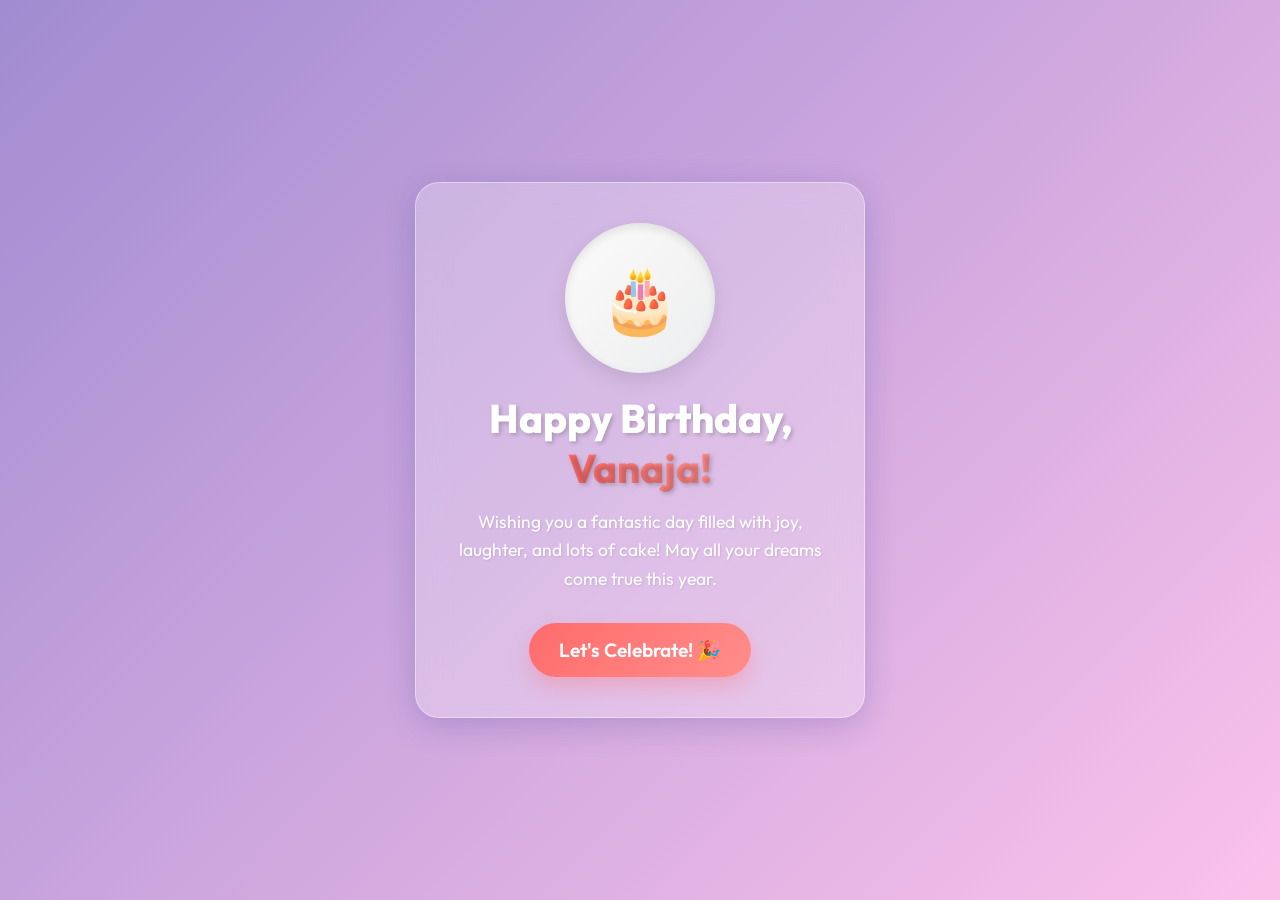
==== index.html @ ed4f33c7 "StructureSetUp" ====
<!DOCTYPE html>
<html lang="en">
<head>
    <meta charset="UTF-8">
    <meta name="viewport" content="width=device-width, initial-scale=1.0">
    <meta name="description" content="Happy Birthday Vanaja - A special celebration page">
    <title>Happy Birthday Vanaja!</title>
    <link rel="stylesheet" href="style.css">
    <!-- Google Fonts for modern typography -->
    <link href="https://fonts.googleapis.com/css2?family=Outfit:wght@300;400;600;800&display=swap" rel="stylesheet">
</head>
<body>
    <div class="container">
        <div class="card">
            <div class="img-container">
                <!-- Replace this emoji with an img tag later: <img src="images/vanaja.jpg" alt="Vanaja"> -->
                <div class="placeholder-img" id="profileImage">🎂</div>
            </div>
            
            <h1>Happy Birthday, <span class="highlight">Vanaja!</span></h1>
            
            <p class="message">
                Wishing you a fantastic day filled with joy, laughter, and lots of cake! 
                May all your dreams come true this year.
            </p>
            
            <button id="celebrateBtn">Let's Celebrate! 🎉</button>
        </div>
        
        <!-- Container for confetti animation -->
        <div class="confetti-container" id="confetti-container"></div>
    </div>

    <script src="script.js"></script>
</body>
</html>
---- style.css ----
:root {
    --primary: #ff6b6b;
    --secondary: #4ecdc4;
    --dark: #2d3436;
    --light: #f9f9f9;
}

* {
    margin: 0;
    padding: 0;
    box-sizing: border-box;
}

body {
    font-family: 'Outfit', sans-serif;
    /* Beautiful vibrant gradient background */
    background: linear-gradient(135deg, #a18cd1 0%, #fbc2eb 100%);
    min-height: 100vh;
    display: flex;
    justify-content: center;
    align-items: center;
    color: var(--dark);
    overflow: hidden; /* Hide overflowing confetti */
}

.container {
    padding: 20px;
    z-index: 10;
}

/* Glassmorphism card effect */
.card {
    background: rgba(255, 255, 255, 0.25);
    backdrop-filter: blur(15px);
    -webkit-backdrop-filter: blur(15px);
    border: 1px solid rgba(255, 255, 255, 0.4);
    border-radius: 24px;
    padding: 40px;
    max-width: 450px;
    text-align: center;
    box-shadow: 0 8px 32px 0 rgba(31, 38, 135, 0.2);
    transform: translateY(0);
    transition: transform 0.4s ease, box-shadow 0.4s ease;
}

.card:hover {
    transform: translateY(-5px);
    box-shadow: 0 12px 40px 0 rgba(31, 38, 135, 0.3);
}

.img-container {
    width: 150px;
    height: 150px;
    margin: 0 auto 20px;
    border-radius: 50%;
    background: linear-gradient(135deg, #fdfbfb 0%, #ebedee 100%);
    display: flex;
    justify-content: center;
    align-items: center;
    font-size: 4rem;
    box-shadow: inset 0 4px 10px rgba(0,0,0,0.1), 0 8px 20px rgba(0,0,0,0.1);
    /* Subtle float animation */
    animation: float 4s ease-in-out infinite;
    overflow: hidden;
}

.img-container img {
    width: 100%;
    height: 100%;
    object-fit: cover;
}

@keyframes float {
    0% { transform: translateY(0px); }
    50% { transform: translateY(-10px); }
    100% { transform: translateY(0px); }
}

h1 {
    font-weight: 800;
    font-size: 2.5rem;
    margin-bottom: 15px;
    color: #fff;
    text-shadow: 2px 2px 4px rgba(0,0,0,0.2);
}

/* Gradient text for the name */
.highlight {
    color: var(--primary);
    background: linear-gradient(to right, #ff6b6b, #ff8e8b);
    -webkit-background-clip: text;
    -webkit-text-fill-color: transparent;
}

.message {
    font-size: 1.1rem;
    line-height: 1.6;
    margin-bottom: 30px;
    color: #fff;
    font-weight: 400;
    text-shadow: 1px 1px 2px rgba(0,0,0,0.1);
}

/* Premium button design */
button {
    background: linear-gradient(135deg, var(--primary) 0%, #ff8e8b 100%);
    color: white;
    border: none;
    padding: 15px 30px;
    border-radius: 50px;
    font-size: 1.2rem;
    font-weight: 600;
    font-family: 'Outfit', sans-serif;
    cursor: pointer;
    box-shadow: 0 10px 20px rgba(255, 107, 107, 0.3);
    transition: all 0.3s ease;
}

button:hover {
    transform: scale(1.05);
    box-shadow: 0 15px 25px rgba(255, 107, 107, 0.4);
}

button:active {
    transform: scale(0.98);
}

/* Confetti classes */
.confetti {
    position: absolute;
    width: 10px;
    height: 10px;
    opacity: 0;
    pointer-events: none;
}
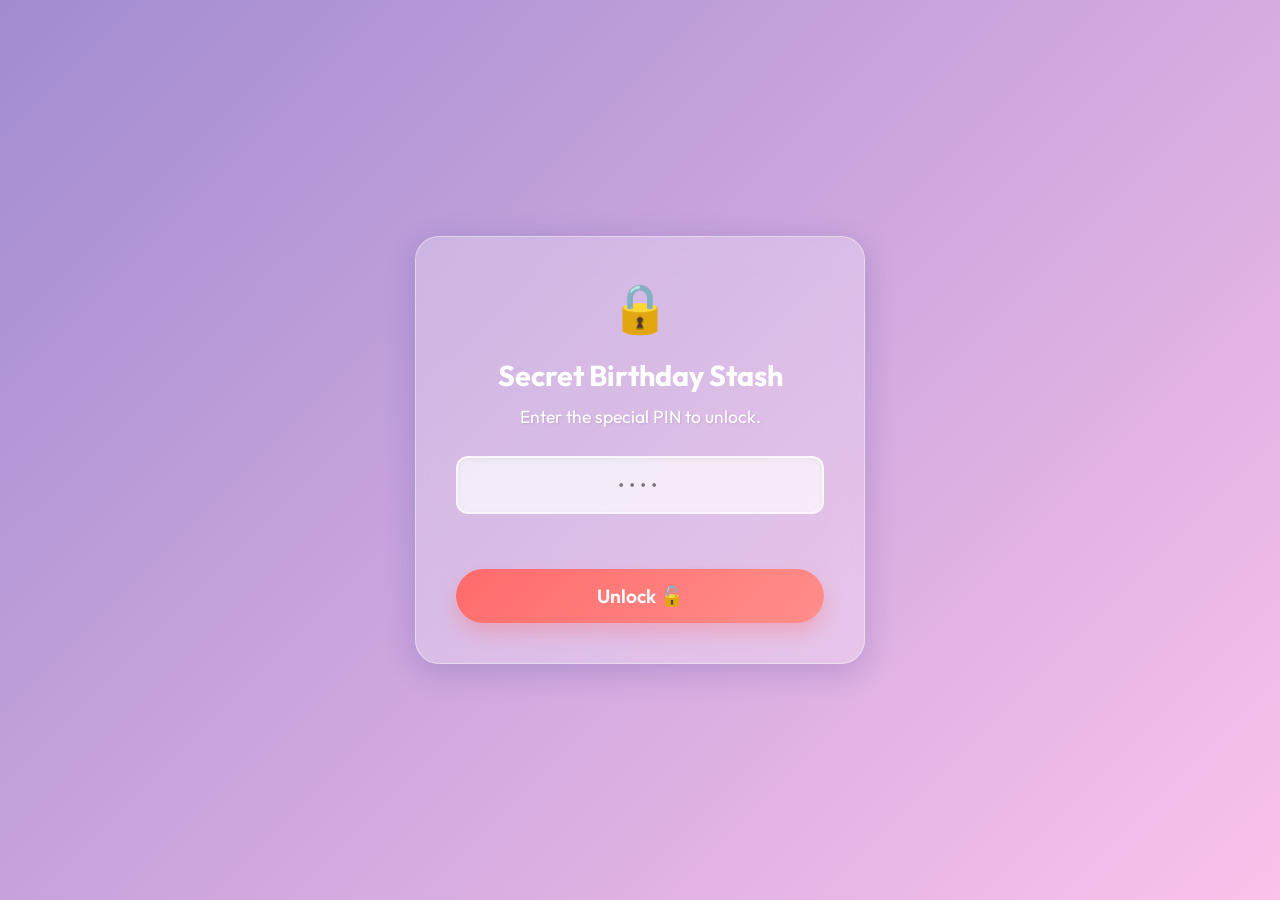
==== commit 436e42a0: "second" ====
--- a/index.html
+++ b/index.html
@@ -5,32 +5,56 @@
     <meta name="viewport" content="width=device-width, initial-scale=1.0">
     <meta name="description" content="Happy Birthday Vanaja - A special celebration page">
     <title>Happy Birthday Vanaja!</title>
-    <link rel="stylesheet" href="style.css">
     <!-- Google Fonts for modern typography -->
     <link href="https://fonts.googleapis.com/css2?family=Outfit:wght@300;400;600;800&display=swap" rel="stylesheet">
+    <!-- Link to external CSS -->
+    <link rel="stylesheet" href="style.css">
 </head>
 <body>
-    <div class="container">
-        <div class="card">
-            <div class="img-container">
-                <!-- Replace this emoji with an img tag later: <img src="images/vanaja.jpg" alt="Vanaja"> -->
-                <div class="placeholder-img" id="profileImage">🎂</div>
+
+    <!-- LOGIN PAGE -->
+    <div id="loginPage" class="page active">
+        <div class="container">
+            <div class="card">
+                <div class="lock-icon">🔒</div>
+                <h2>Secret Birthday Stash</h2>
+                <p class="message" style="margin-bottom: 10px;">Enter the special PIN to unlock.</p>
+                
+                <div class="pin-input-group">
+                    <input type="password" id="pinInput" class="pin-input" placeholder="••••" maxlength="10">
+                    <div id="errorMessage" class="error-message">Incorrect PIN, try again!</div>
+                </div>
+                
+                <button id="unlockBtn">Unlock 🔓</button>
+            </div>
+        </div>
+    </div>
+
+    <!-- BIRTHDAY PAGE -->
+    <div id="birthdayPage" class="page hidden">
+        <div class="container">
+            <div class="card">
+                <div class="img-container">
+                    <!-- Replace this emoji with an img tag later: <img src="images/vanaja.jpg" alt="Vanaja"> -->
+                    <div class="placeholder-img" id="profileImage">🎂</div>
+                </div>
+                
+                <h1>Happy Birthday, <span class="highlight">Vanaja!</span></h1>
+                
+                <p class="message">
+                    Wishing you a fantastic day filled with joy, laughter, and lots of cake! 
+                    May all your dreams come true this year.
+                </p>
+                
+                <button id="celebrateBtn">Let's Celebrate! 🎉</button>
             </div>
             
-            <h1>Happy Birthday, <span class="highlight">Vanaja!</span></h1>
-            
-            <p class="message">
-                Wishing you a fantastic day filled with joy, laughter, and lots of cake! 
-                May all your dreams come true this year.
-            </p>
-            
-            <button id="celebrateBtn">Let's Celebrate! 🎉</button>
+            <!-- Container for confetti animation -->
+            <div class="confetti-container" id="confetti-container"></div>
         </div>
-        
-        <!-- Container for confetti animation -->
-        <div class="confetti-container" id="confetti-container"></div>
     </div>
 
+    <!-- Link to external JavaScript -->
     <script src="script.js"></script>
 </body>
 </html>
--- a/style.css
+++ b/style.css
@@ -13,22 +13,42 @@
 
 body {
     font-family: 'Outfit', sans-serif;
-    /* Beautiful vibrant gradient background */
     background: linear-gradient(135deg, #a18cd1 0%, #fbc2eb 100%);
     min-height: 100vh;
     display: flex;
     justify-content: center;
     align-items: center;
     color: var(--dark);
-    overflow: hidden; /* Hide overflowing confetti */
+    overflow: hidden;
+}
+
+.page {
+    display: none;
+    width: 100%;
+    height: 100vh;
+    justify-content: center;
+    align-items: center;
+    flex-direction: column;
+    animation: fadeIn 0.8s ease forwards;
+}
+
+.page.active {
+    display: flex;
+}
+
+@keyframes fadeIn {
+    from { opacity: 0; transform: scale(0.95); }
+    to { opacity: 1; transform: scale(1); }
 }
 
 .container {
     padding: 20px;
     z-index: 10;
-}
-
-/* Glassmorphism card effect */
+    width: 100%;
+    display: flex;
+    justify-content: center;
+}
+
 .card {
     background: rgba(255, 255, 255, 0.25);
     backdrop-filter: blur(15px);
@@ -36,6 +56,7 @@
     border: 1px solid rgba(255, 255, 255, 0.4);
     border-radius: 24px;
     padding: 40px;
+    width: 100%;
     max-width: 450px;
     text-align: center;
     box-shadow: 0 8px 32px 0 rgba(31, 38, 135, 0.2);
@@ -48,6 +69,54 @@
     box-shadow: 0 12px 40px 0 rgba(31, 38, 135, 0.3);
 }
 
+/* Login specific styles */
+.lock-icon {
+    font-size: 3rem;
+    margin-bottom: 20px;
+    display: inline-block;
+}
+
+.pin-input-group {
+    margin: 25px 0;
+    position: relative;
+}
+
+.pin-input {
+    width: 100%;
+    padding: 15px 20px;
+    border-radius: 12px;
+    border: 2px solid rgba(255,255,255,0.5);
+    background: rgba(255,255,255,0.7);
+    font-family: 'Outfit', sans-serif;
+    font-size: 1.2rem;
+    text-align: center;
+    letter-spacing: 5px;
+    outline: none;
+    transition: all 0.3s ease;
+    box-shadow: inset 0 2px 5px rgba(0,0,0,0.05);
+}
+
+.pin-input:focus {
+    border-color: var(--primary);
+    background: #fff;
+    box-shadow: 0 0 15px rgba(255, 107, 107, 0.3);
+}
+
+.error-message {
+    color: #ff4757;
+    font-size: 0.9rem;
+    margin-top: 10px;
+    height: 20px;
+    opacity: 0;
+    transition: opacity 0.3s ease;
+    font-weight: 600;
+}
+
+.error-message.visible {
+    opacity: 1;
+}
+
+/* Birthday Card styles */
 .img-container {
     width: 150px;
     height: 150px;
@@ -59,7 +128,6 @@
     align-items: center;
     font-size: 4rem;
     box-shadow: inset 0 4px 10px rgba(0,0,0,0.1), 0 8px 20px rgba(0,0,0,0.1);
-    /* Subtle float animation */
     animation: float 4s ease-in-out infinite;
     overflow: hidden;
 }
@@ -84,7 +152,13 @@
     text-shadow: 2px 2px 4px rgba(0,0,0,0.2);
 }
 
-/* Gradient text for the name */
+h2 {
+    font-weight: 700;
+    font-size: 1.8rem;
+    margin-bottom: 10px;
+    color: #fff;
+}
+
 .highlight {
     color: var(--primary);
     background: linear-gradient(to right, #ff6b6b, #ff8e8b);
@@ -101,7 +175,6 @@
     text-shadow: 1px 1px 2px rgba(0,0,0,0.1);
 }
 
-/* Premium button design */
 button {
     background: linear-gradient(135deg, var(--primary) 0%, #ff8e8b 100%);
     color: white;
@@ -114,6 +187,7 @@
     cursor: pointer;
     box-shadow: 0 10px 20px rgba(255, 107, 107, 0.3);
     transition: all 0.3s ease;
+    width: 100%;
 }
 
 button:hover {
@@ -125,11 +199,24 @@
     transform: scale(0.98);
 }
 
-/* Confetti classes */
+/* Error Shake Animation */
+.shake {
+    animation: shake 0.5s cubic-bezier(.36,.07,.19,.97) both;
+}
+
+@keyframes shake {
+    10%, 90% { transform: translate3d(-1px, 0, 0); }
+    20%, 80% { transform: translate3d(2px, 0, 0); }
+    30%, 50%, 70% { transform: translate3d(-4px, 0, 0); }
+    40%, 60% { transform: translate3d(4px, 0, 0); }
+}
+
+/* Confetti */
 .confetti {
     position: absolute;
     width: 10px;
     height: 10px;
     opacity: 0;
     pointer-events: none;
-}
+    z-index: 100;
+}
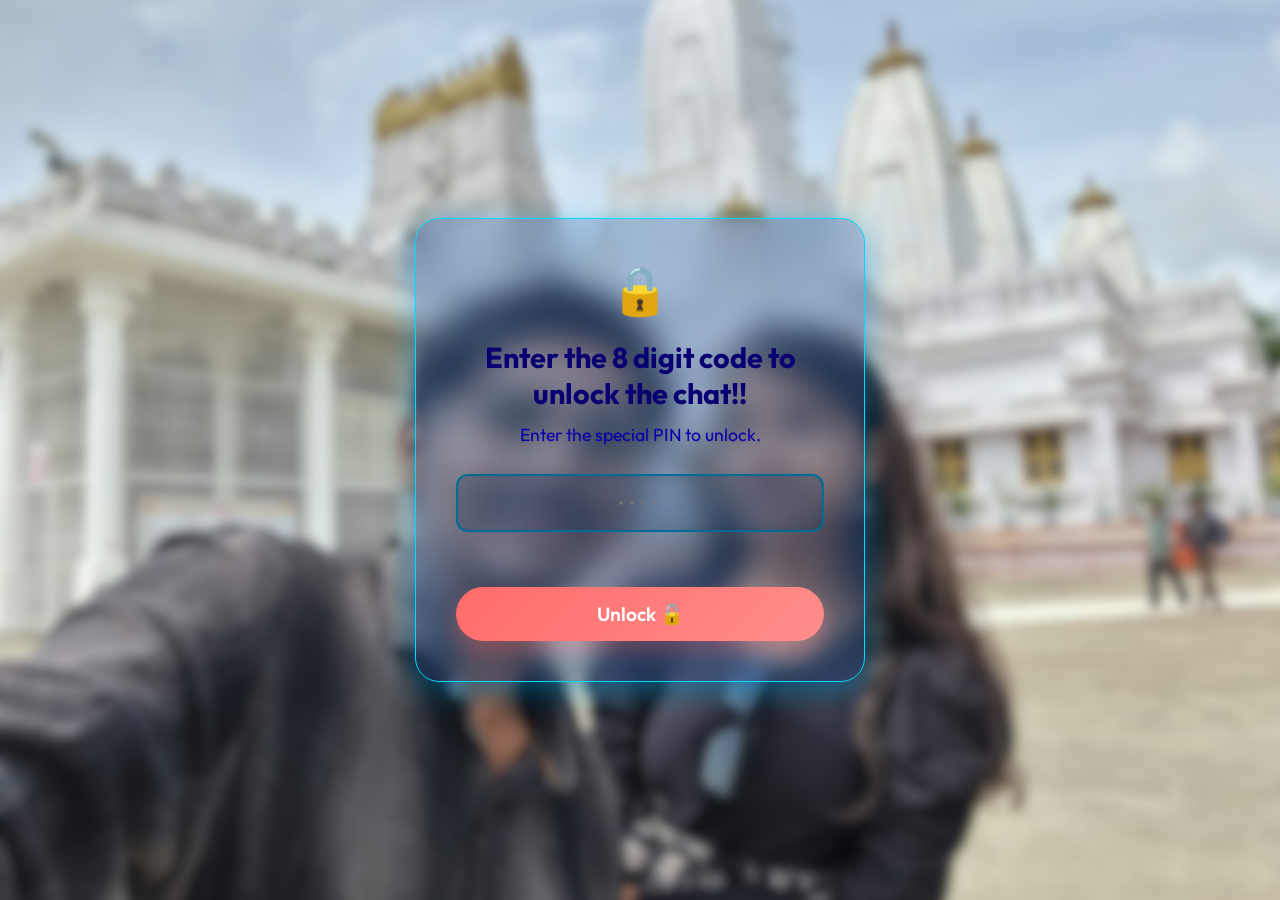
==== commit aa173482: "pusshinggg" ====
--- a/index.html
+++ b/index.html
@@ -1,5 +1,6 @@
 <!DOCTYPE html>
 <html lang="en">
+
 <head>
     <meta charset="UTF-8">
     <meta name="viewport" content="width=device-width, initial-scale=1.0">
@@ -10,6 +11,7 @@
     <!-- Link to external CSS -->
     <link rel="stylesheet" href="style.css">
 </head>
+
 <body>
 
     <!-- LOGIN PAGE -->
@@ -17,14 +19,14 @@
         <div class="container">
             <div class="card">
                 <div class="lock-icon">🔒</div>
-                <h2>Secret Birthday Stash</h2>
+                <h2>Enter the 8 digit code to unlock the chat!!</h2>
                 <p class="message" style="margin-bottom: 10px;">Enter the special PIN to unlock.</p>
-                
+
                 <div class="pin-input-group">
                     <input type="password" id="pinInput" class="pin-input" placeholder="••••" maxlength="10">
                     <div id="errorMessage" class="error-message">Incorrect PIN, try again!</div>
                 </div>
-                
+
                 <button id="unlockBtn">Unlock 🔓</button>
             </div>
         </div>
@@ -38,17 +40,17 @@
                     <!-- Replace this emoji with an img tag later: <img src="images/vanaja.jpg" alt="Vanaja"> -->
                     <div class="placeholder-img" id="profileImage">🎂</div>
                 </div>
-                
+
                 <h1>Happy Birthday, <span class="highlight">Vanaja!</span></h1>
-                
+
                 <p class="message">
-                    Wishing you a fantastic day filled with joy, laughter, and lots of cake! 
+                    Wishing you a fantastic day filled with joy, laughter, and lots of cake!
                     May all your dreams come true this year.
                 </p>
-                
+
                 <button id="celebrateBtn">Let's Celebrate! 🎉</button>
             </div>
-            
+
             <!-- Container for confetti animation -->
             <div class="confetti-container" id="confetti-container"></div>
         </div>
@@ -57,4 +59,5 @@
     <!-- Link to external JavaScript -->
     <script src="script.js"></script>
 </body>
-</html>
+
+</html>
--- a/style.css
+++ b/style.css
@@ -13,7 +13,8 @@
 
 body {
     font-family: 'Outfit', sans-serif;
-    background: linear-gradient(135deg, #a18cd1 0%, #fbc2eb 100%);
+    background: url('images/Background.png') no-repeat center center fixed;
+    background-size: cover;
     min-height: 100vh;
     display: flex;
     justify-content: center;
@@ -37,8 +38,15 @@
 }
 
 @keyframes fadeIn {
-    from { opacity: 0; transform: scale(0.95); }
-    to { opacity: 1; transform: scale(1); }
+    from {
+        opacity: 0;
+        transform: scale(0.95);
+    }
+
+    to {
+        opacity: 1;
+        transform: scale(1);
+    }
 }
 
 .container {
@@ -50,16 +58,16 @@
 }
 
 .card {
-    background: rgba(255, 255, 255, 0.25);
+    background: rgba(36, 101, 185, 0.301);
     backdrop-filter: blur(15px);
     -webkit-backdrop-filter: blur(15px);
-    border: 1px solid rgba(255, 255, 255, 0.4);
+    border: 1px solid rgb(0, 217, 255);
     border-radius: 24px;
     padding: 40px;
     width: 100%;
     max-width: 450px;
     text-align: center;
-    box-shadow: 0 8px 32px 0 rgba(31, 38, 135, 0.2);
+    box-shadow: 0 8px 32px 0 rgba(0, 138, 202, 0.582);
     transform: translateY(0);
     transition: transform 0.4s ease, box-shadow 0.4s ease;
 }
@@ -85,25 +93,27 @@
     width: 100%;
     padding: 15px 20px;
     border-radius: 12px;
-    border: 2px solid rgba(255,255,255,0.5);
-    background: rgba(255,255,255,0.7);
+    border: 2px solid rgb(0, 107, 150);
+    background: #032e5731;
+    color: #fff;
     font-family: 'Outfit', sans-serif;
     font-size: 1.2rem;
     text-align: center;
     letter-spacing: 5px;
     outline: none;
     transition: all 0.3s ease;
-    box-shadow: inset 0 2px 5px rgba(0,0,0,0.05);
+    box-shadow: inset 0 2px 5px rgba(0, 0, 0, 0.05);
 }
 
 .pin-input:focus {
     border-color: var(--primary);
-    background: #fff;
-    box-shadow: 0 0 15px rgba(255, 107, 107, 0.3);
+    background: rgba(22, 62, 114, 0.445);
+    color: #47eaff;
+    box-shadow: 0 0 15px rgba(63, 54, 192, 0.3);
 }
 
 .error-message {
-    color: #ff4757;
+    color: #ff4747;
     font-size: 0.9rem;
     margin-top: 10px;
     height: 20px;
@@ -127,7 +137,7 @@
     justify-content: center;
     align-items: center;
     font-size: 4rem;
-    box-shadow: inset 0 4px 10px rgba(0,0,0,0.1), 0 8px 20px rgba(0,0,0,0.1);
+    box-shadow: inset 0 4px 10px rgba(0, 0, 0, 0.1), 0 8px 20px rgba(0, 0, 0, 0.1);
     animation: float 4s ease-in-out infinite;
     overflow: hidden;
 }
@@ -139,9 +149,17 @@
 }
 
 @keyframes float {
-    0% { transform: translateY(0px); }
-    50% { transform: translateY(-10px); }
-    100% { transform: translateY(0px); }
+    0% {
+        transform: translateY(0px);
+    }
+
+    50% {
+        transform: translateY(-10px);
+    }
+
+    100% {
+        transform: translateY(0px);
+    }
 }
 
 h1 {
@@ -149,14 +167,14 @@
     font-size: 2.5rem;
     margin-bottom: 15px;
     color: #fff;
-    text-shadow: 2px 2px 4px rgba(0,0,0,0.2);
+    text-shadow: 2px 2px 4px rgba(0, 0, 0, 0.2);
 }
 
 h2 {
     font-weight: 700;
     font-size: 1.8rem;
     margin-bottom: 10px;
-    color: #fff;
+    color: #080072;
 }
 
 .highlight {
@@ -170,9 +188,9 @@
     font-size: 1.1rem;
     line-height: 1.6;
     margin-bottom: 30px;
-    color: #fff;
+    color: #0c00b3;
     font-weight: 400;
-    text-shadow: 1px 1px 2px rgba(0,0,0,0.1);
+    text-shadow: 1px 1px 2px rgba(0, 0, 0, 0.1);
 }
 
 button {
@@ -201,14 +219,31 @@
 
 /* Error Shake Animation */
 .shake {
-    animation: shake 0.5s cubic-bezier(.36,.07,.19,.97) both;
+    animation: shake 0.5s cubic-bezier(.36, .07, .19, .97) both;
 }
 
 @keyframes shake {
-    10%, 90% { transform: translate3d(-1px, 0, 0); }
-    20%, 80% { transform: translate3d(2px, 0, 0); }
-    30%, 50%, 70% { transform: translate3d(-4px, 0, 0); }
-    40%, 60% { transform: translate3d(4px, 0, 0); }
+
+    10%,
+    90% {
+        transform: translate3d(-1px, 0, 0);
+    }
+
+    20%,
+    80% {
+        transform: translate3d(2px, 0, 0);
+    }
+
+    30%,
+    50%,
+    70% {
+        transform: translate3d(-4px, 0, 0);
+    }
+
+    40%,
+    60% {
+        transform: translate3d(4px, 0, 0);
+    }
 }
 
 /* Confetti */
@@ -219,4 +254,4 @@
     opacity: 0;
     pointer-events: none;
     z-index: 100;
-}
+}
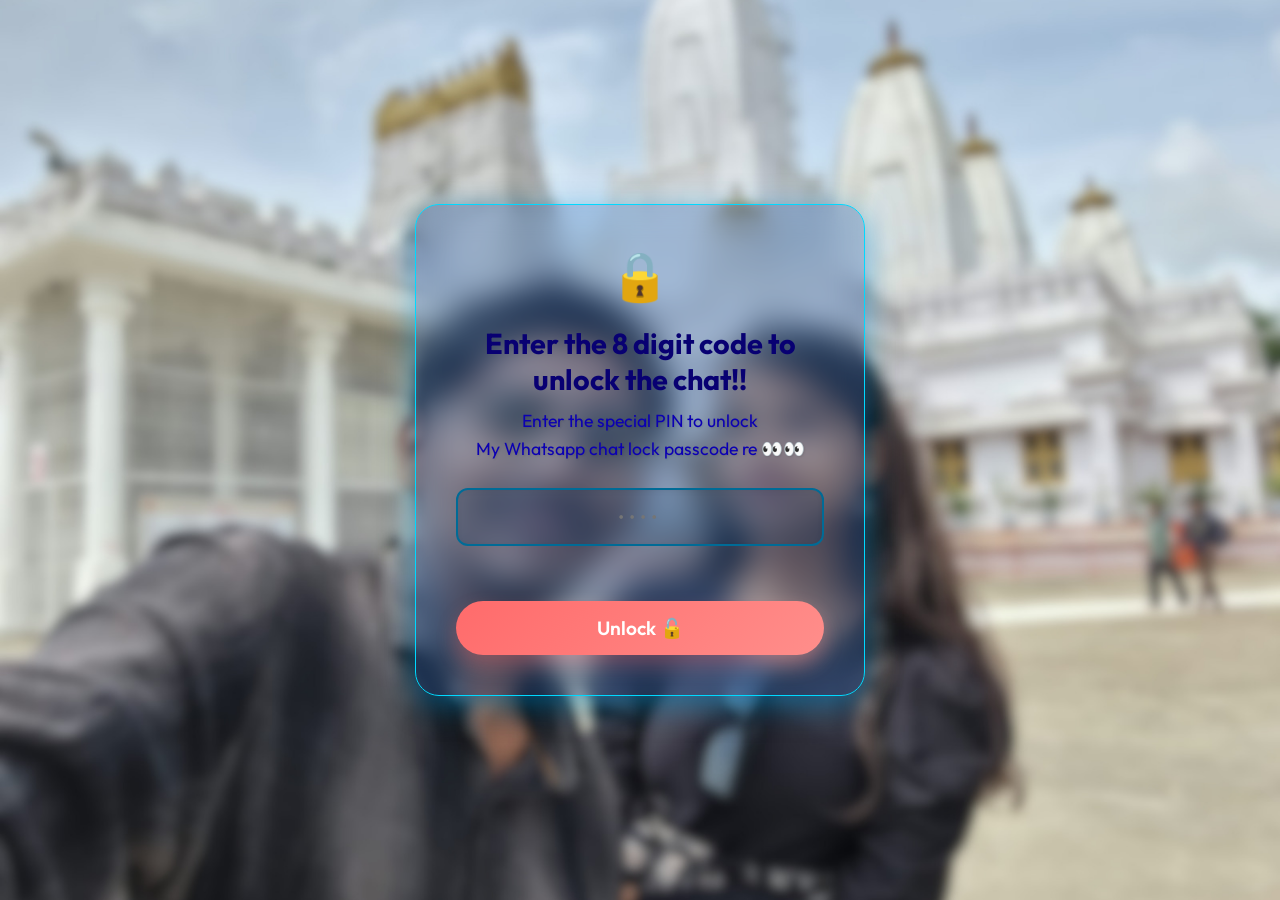
==== commit 45b46d0e: "PreFinal1" ====
--- a/index.html
+++ b/index.html
@@ -20,7 +20,8 @@
             <div class="card">
                 <div class="lock-icon">🔒</div>
                 <h2>Enter the 8 digit code to unlock the chat!!</h2>
-                <p class="message" style="margin-bottom: 10px;">Enter the special PIN to unlock.</p>
+                <p class="message" style="margin-bottom: 10px;">Enter the special PIN to unlock <br>My Whatsapp chat
+                    lock passcode re 👀👀</p>
 
                 <div class="pin-input-group">
                     <input type="password" id="pinInput" class="pin-input" placeholder="••••" maxlength="10">
@@ -32,30 +33,6 @@
         </div>
     </div>
 
-    <!-- BIRTHDAY PAGE -->
-    <div id="birthdayPage" class="page hidden">
-        <div class="container">
-            <div class="card">
-                <div class="img-container">
-                    <!-- Replace this emoji with an img tag later: <img src="images/vanaja.jpg" alt="Vanaja"> -->
-                    <div class="placeholder-img" id="profileImage">🎂</div>
-                </div>
-
-                <h1>Happy Birthday, <span class="highlight">Vanaja!</span></h1>
-
-                <p class="message">
-                    Wishing you a fantastic day filled with joy, laughter, and lots of cake!
-                    May all your dreams come true this year.
-                </p>
-
-                <button id="celebrateBtn">Let's Celebrate! 🎉</button>
-            </div>
-
-            <!-- Container for confetti animation -->
-            <div class="confetti-container" id="confetti-container"></div>
-        </div>
-    </div>
-
     <!-- Link to external JavaScript -->
     <script src="script.js"></script>
 </body>
--- a/style.css
+++ b/style.css
@@ -254,4 +254,17 @@
     opacity: 0;
     pointer-events: none;
     z-index: 100;
+}
+
+#poemUnlockedView {
+    background: url('images/PoemBG.jpg') no-repeat center center;
+    background-size: cover;
+    border-radius: 23px; /* Matches the parent card's rounded corners */
+    padding: 40px; /* Restores inner padding for the content */
+    margin: -40px; /* Counteracts the parent card's 40px padding to remove the gap */
+}
+
+#poemUnlockedView h2 {
+    color: #fff;
+    text-shadow: 2px 2px 4px rgba(0, 0, 0, 0.6);
 }
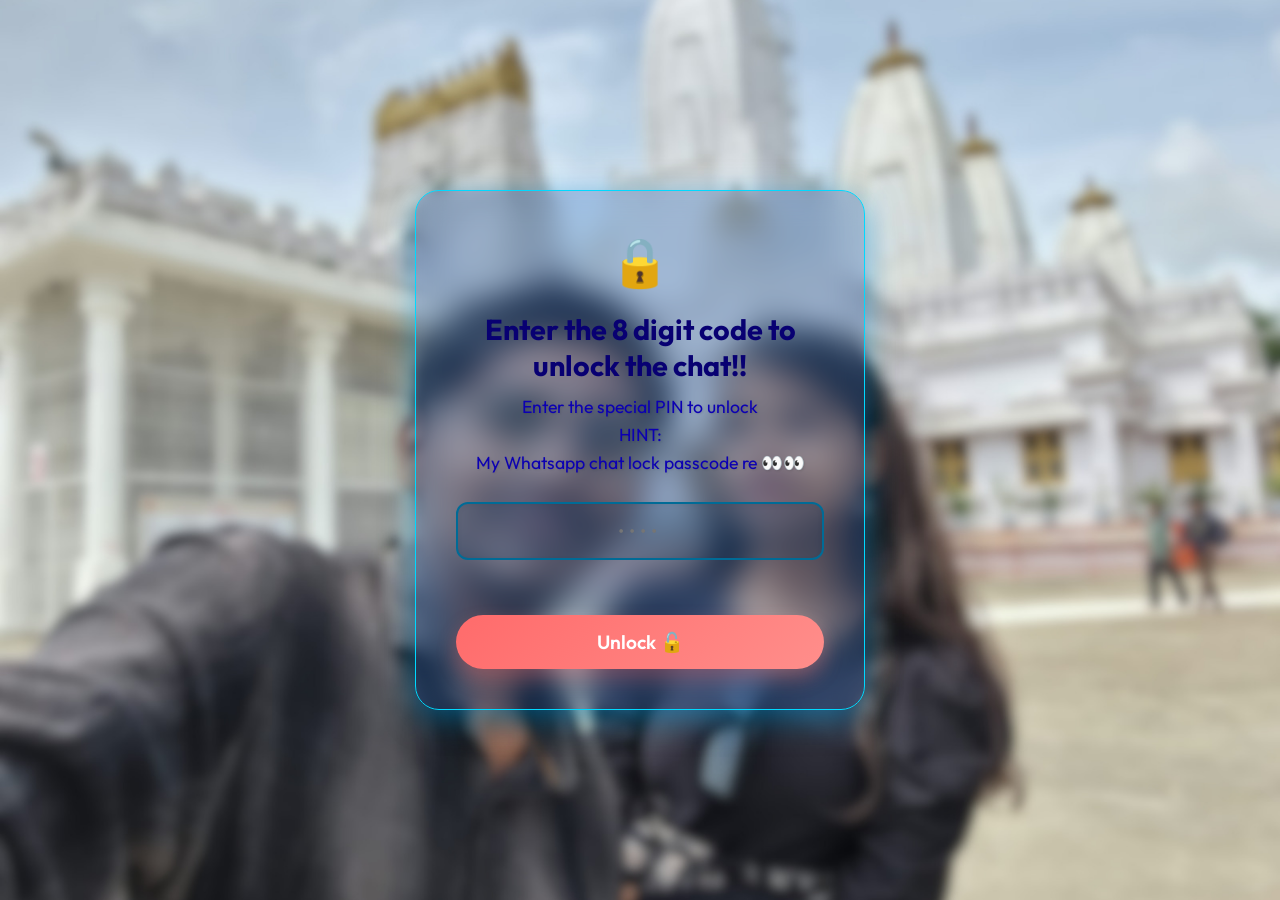
==== commit 7c8ab827: "PreFinal2" ====
--- a/index.html
+++ b/index.html
@@ -20,9 +20,8 @@
             <div class="card">
                 <div class="lock-icon">🔒</div>
                 <h2>Enter the 8 digit code to unlock the chat!!</h2>
-                <p class="message" style="margin-bottom: 10px;">Enter the special PIN to unlock <br>My Whatsapp chat
-                    lock passcode re 👀👀</p>
-
+                <p class="message" style="margin-bottom: 10px;">Enter the special PIN to unlock <br>HINT:<br>My Whatsapp
+                    chat lock passcode re 👀👀</p>
                 <div class="pin-input-group">
                     <input type="password" id="pinInput" class="pin-input" placeholder="••••" maxlength="10">
                     <div id="errorMessage" class="error-message">Incorrect PIN, try again!</div>
